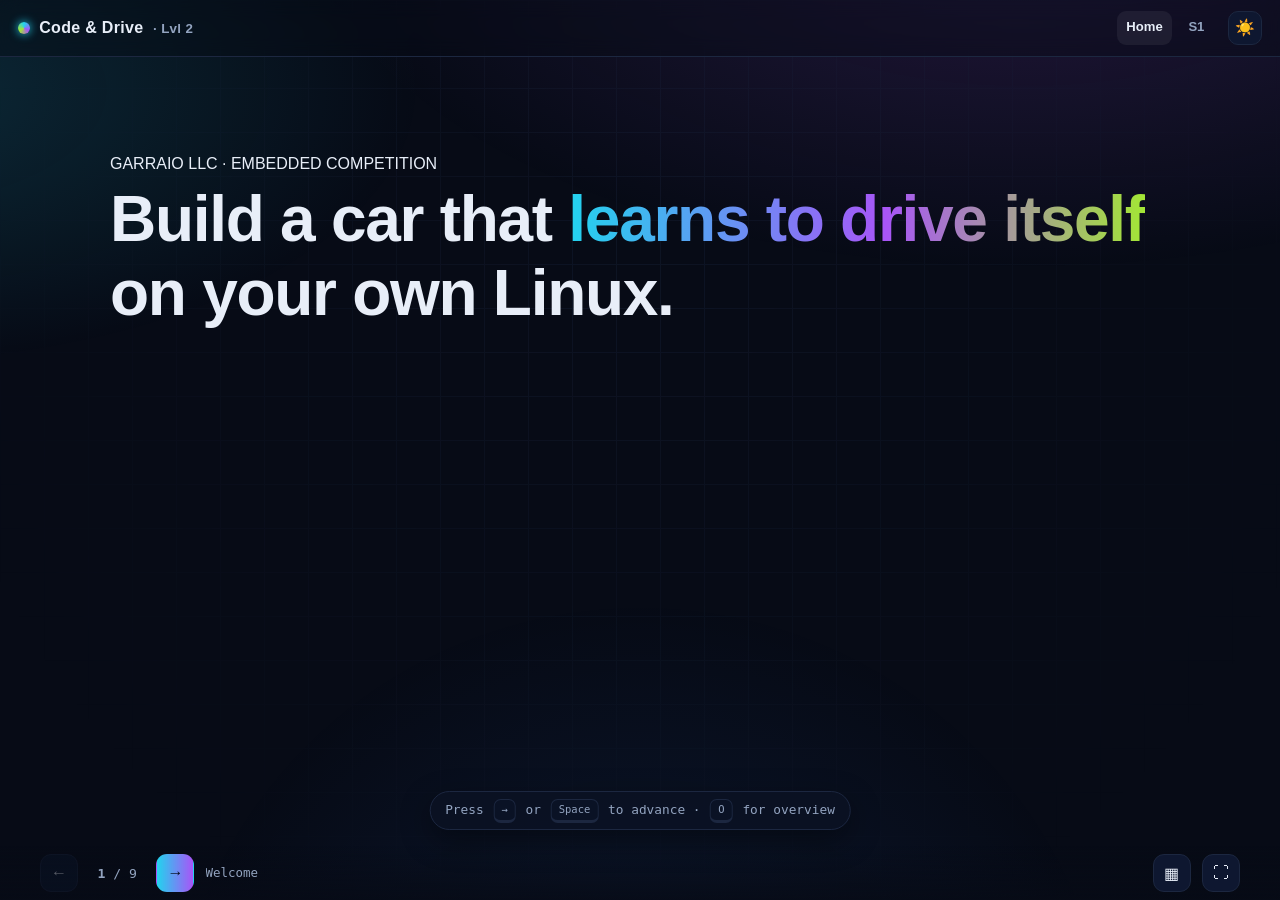
==== index.html @ d2e60c44 "Publish Home + Session 1 (interactive decks)" ====
<!DOCTYPE html>
<html lang="en">
<head>
<meta charset="utf-8">
<meta name="viewport" content="width=device-width,initial-scale=1">
<title>Code &amp; Drive · Level 2 — Interactive Sessions</title>
<link rel="stylesheet" href="assets/style.css">
<link rel="stylesheet" href="assets/deck.css">
</head>
<body>
<header class="topbar">
  <div class="brand"><span class="dot"></span> Code&nbsp;&amp;&nbsp;Drive <small>· Lvl 2</small></div>
  <nav>
    <a href="index.html">Home</a>
    <a href="session1.html">S1</a>
    <!-- PUBLISH: uncomment each tab here (and in every published page) as the session goes live
    <a href="session2.html">S2</a>
    <a href="session3.html">S3</a>
    <a href="session4.html">S4</a>
    <a href="session5.html">S5</a>
    <a href="session6.html">S6</a>
    -->
  </nav>
</header>

<main class="deck">

  <!-- 1 · TITLE -->
  <section class="slide" data-title="Welcome">
    <div class="slide-inner">
      <div class="kicker">GARRAIO&nbsp;LLC&nbsp;·&nbsp;EMBEDDED&nbsp;COMPETITION</div>
      <h1>Build a car that <span class="grad">learns to drive itself</span><br>on your own Linux.</h1>
      <p class="lead frag" style="margin-top:1rem">Two weeks. Six sessions. You compile a custom Embedded Linux
      image with Yocto, wire it to real motors and sensors on a Raspberry&nbsp;Pi / BeagleBone, then teach the
      car to drive itself by <b>behavioral cloning</b> — the same <b>imitation learning</b> idea behind real
      <b>self-driving cars</b>.</p>

      <div class="frag" style="margin:1.6rem 0 .4rem">
        <svg viewBox="0 0 900 150" width="100%" height="140" aria-hidden="true">
          <defs>
            <linearGradient id="road" x1="0" x2="1">
              <stop offset="0" stop-color="#22d3ee"/><stop offset="1" stop-color="#a855f7"/>
            </linearGradient>
          </defs>
          <line x1="20" y1="110" x2="880" y2="110" stroke="url(#road)" stroke-width="3"/>
          <line x1="20" y1="110" x2="880" y2="110" stroke="#a3e635" stroke-width="2"
                stroke-dasharray="14 16" class="dash"/>
          <g class="carmove">
            <g transform="translate(0,0)">
              <rect x="0" y="66" width="94" height="34" rx="10" fill="#101c3a" stroke="#22d3ee"/>
              <rect x="20" y="50" width="46" height="24" rx="7" fill="#0e1730" stroke="#a855f7"/>
              <g class="wheel spin-cw" style="--dur:.6s">
                <circle cx="22" cy="104" r="12" fill="#0a1225" stroke="#a3e635" stroke-width="3"/>
                <line x1="22" y1="94" x2="22" y2="114" stroke="#a3e635" stroke-width="2"/>
                <line x1="12" y1="104" x2="32" y2="104" stroke="#a3e635" stroke-width="2"/>
              </g>
              <g class="wheel spin-cw" style="--dur:.6s">
                <circle cx="72" cy="104" r="12" fill="#0a1225" stroke="#a3e635" stroke-width="3"/>
                <line x1="72" y1="94" x2="72" y2="114" stroke="#a3e635" stroke-width="2"/>
                <line x1="62" y1="104" x2="82" y2="104" stroke="#a3e635" stroke-width="2"/>
              </g>
              <circle cx="88" cy="80" r="4" fill="#fbbf24" class="pulse"/>
            </g>
          </g>
        </svg>
      </div>

      <div class="kpis frag">
        <div class="kpi"><b class="grad">6</b><span>4-hour sessions</span></div>
        <div class="kpi"><b class="grad">2</b><span>boards: Pi &amp; BBB</span></div>
        <div class="kpi"><b class="grad">1</b><span>car you teach to drive</span></div>
        <div class="kpi"><b class="grad">∞</b><span>bragging rights</span></div>
      </div>
    </div>
  </section>

  <!-- 2 · BIG IDEA -->
  <section class="slide" data-title="The big idea">
    <div class="slide-inner">
      <span class="eyebrow">◆ The big idea</span>
      <h2>No hand-coded rules — it learns by watching you drive</h2>
      <p class="lead">You drive the car a few laps from your phone; it records what it <i>senses</i> and what
      you <i>do</i>, then a tiny neural network learns to copy you. Three stages:</p>

      <div class="pipe" style="margin-top:1.8rem">
        <div class="stage frag"><h3>1 · Demonstrate</h3><p class="lead" style="font-size:.95rem">You drive.
          Sensors + your actions are recorded together.</p></div>
        <div class="arrow frag">➜</div>
        <div class="stage frag"><h3>2 · Train</h3><p class="lead" style="font-size:.95rem">A laptop turns the
          log into a tiny <code>.tflite</code> brain.</p></div>
        <div class="arrow frag">➜</div>
        <div class="stage frag"><h3>3 · Self-drive</h3><p class="lead" style="font-size:.95rem">The Pi runs the
          model in real time and steers itself.</p></div>
      </div>
    </div>
  </section>

  <!-- 3 · MEET THE CAR -->
  <section class="slide tight" data-title="Meet the car">
    <div class="slide-inner">
      <span class="eyebrow">◆ Meet the car</span>
      <h2>Here's the machine you're going to build</h2>
      <p class="lead">Every part below is <b>in the kit</b> and gets its own hands-on session.
      Use the button to add parts one by one as I talk through them.</p>

      <div class="assembly" style="margin-top:1rem">
        <svg viewBox="0 0 560 380" width="100%" height="330" aria-hidden="true">
          <text x="280" y="30" text-anchor="middle" fill="#93a4c0" font-family="var(--mono)" font-size="13">▲ front of car</text>

          <!-- chassis -->
          <g class="part p-chassis">
            <rect x="100" y="80" width="360" height="240" rx="18" fill="#101c3a" stroke="#22d3ee" stroke-width="2"/>
          </g>

          <!-- wheels + motor stubs (4) -->
          <g class="part p-wheel1">
            <rect x="97" y="113" width="6" height="14" fill="#a855f7"/>
            <circle cx="75" cy="120" r="22" fill="#0a1225" stroke="#a3e635" stroke-width="4"/>
            <line x1="75" y1="103" x2="75" y2="137" stroke="#a3e635" stroke-width="2"/>
          </g>
          <g class="part p-wheel2">
            <rect x="457" y="113" width="6" height="14" fill="#a855f7"/>
            <circle cx="485" cy="120" r="22" fill="#0a1225" stroke="#a3e635" stroke-width="4"/>
            <line x1="485" y1="103" x2="485" y2="137" stroke="#a3e635" stroke-width="2"/>
          </g>
          <g class="part p-wheel3">
            <rect x="97" y="273" width="6" height="14" fill="#a855f7"/>
            <circle cx="75" cy="280" r="22" fill="#0a1225" stroke="#a3e635" stroke-width="4"/>
            <line x1="75" y1="263" x2="75" y2="297" stroke="#a3e635" stroke-width="2"/>
          </g>
          <g class="part p-wheel4">
            <rect x="457" y="273" width="6" height="14" fill="#a855f7"/>
            <circle cx="485" cy="280" r="22" fill="#0a1225" stroke="#a3e635" stroke-width="4"/>
            <line x1="485" y1="263" x2="485" y2="297" stroke="#a3e635" stroke-width="2"/>
          </g>

          <!-- H-bridge (L298N) -->
          <g class="part p-hb">
            <rect x="115" y="258" width="110" height="48" rx="6" fill="#0e1730" stroke="#fb7185" stroke-width="2"/>
            <text x="170" y="278" text-anchor="middle" fill="#fb7185" font-family="var(--mono)" font-size="11" font-weight="700">L298N</text>
            <text x="170" y="293" text-anchor="middle" fill="#fb7185" font-family="var(--mono)" font-size="10">H-BRIDGE</text>
          </g>

          <!-- buck converter 3.3V -->
          <g class="part p-buck">
            <rect x="245" y="263" width="75" height="38" rx="4" fill="#0e1730" stroke="#22d3ee" stroke-width="2"/>
            <text x="282" y="281" text-anchor="middle" fill="#22d3ee" font-family="var(--mono)" font-size="11" font-weight="700">BUCK</text>
            <text x="282" y="294" text-anchor="middle" fill="#22d3ee" font-family="var(--mono)" font-size="10">3.3 V</text>
          </g>

          <!-- batteries -->
          <g class="part p-bat">
            <rect x="340" y="258" width="110" height="48" rx="6" fill="#0e1730" stroke="#fbbf24" stroke-width="2"/>
            <rect x="345" y="263" width="4" height="38" fill="#fbbf24"/>
            <text x="395" y="288" text-anchor="middle" fill="#fbbf24" font-family="var(--mono)" font-size="12" font-weight="700">BATTERIES</text>
          </g>

          <!-- RPi (main compute) -->
          <g class="part p-rpi">
            <rect x="190" y="145" width="180" height="70" rx="8" fill="#0e1730" stroke="#a3e635" stroke-width="2"/>
            <text x="280" y="173" text-anchor="middle" fill="#a3e635" font-family="var(--mono)" font-size="15" font-weight="800">Raspberry Pi 4</text>
            <text x="280" y="197" text-anchor="middle" fill="#93a4c0" font-family="var(--mono)" font-size="10">main compute · Linux</text>
          </g>

          <!-- MPU-6050 (IMU) — centred on the chassis -->
          <g class="part p-mpu">
            <rect x="258" y="224" width="44" height="30" rx="4" fill="#0e1730" stroke="#a855f7" stroke-width="2"/>
            <text x="280" y="240" text-anchor="middle" fill="#a855f7" font-family="var(--mono)" font-size="10" font-weight="700">MPU</text>
            <text x="280" y="251" text-anchor="middle" fill="#a855f7" font-family="var(--mono)" font-size="9">6050</text>
          </g>

          <!-- ultrasonics: front, left, right -->
          <g class="part p-us1">
            <text x="280" y="94" text-anchor="middle" fill="#22d3ee" font-family="var(--mono)" font-size="9">HC-SR04 · front</text>
            <rect x="240" y="100" width="80" height="32" rx="4" fill="#0e1730" stroke="#22d3ee" stroke-width="2"/>
            <circle cx="260" cy="116" r="8" fill="#0a1225" stroke="#22d3ee" stroke-width="1.5"/>
            <circle cx="300" cy="116" r="8" fill="#0a1225" stroke="#22d3ee" stroke-width="1.5"/>
          </g>
          <g class="part p-us2">
            <rect x="108" y="165" width="32" height="70" rx="4" fill="#0e1730" stroke="#22d3ee" stroke-width="2"/>
            <circle cx="124" cy="182" r="7" fill="#0a1225" stroke="#22d3ee" stroke-width="1.5"/>
            <circle cx="124" cy="218" r="7" fill="#0a1225" stroke="#22d3ee" stroke-width="1.5"/>
            <text x="124" y="252" text-anchor="middle" fill="#22d3ee" font-family="var(--mono)" font-size="9">◀ left</text>
          </g>
          <g class="part p-us3">
            <rect x="420" y="165" width="32" height="70" rx="4" fill="#0e1730" stroke="#22d3ee" stroke-width="2"/>
            <circle cx="436" cy="182" r="7" fill="#0a1225" stroke="#22d3ee" stroke-width="1.5"/>
            <circle cx="436" cy="218" r="7" fill="#0a1225" stroke="#22d3ee" stroke-width="1.5"/>
            <text x="436" y="252" text-anchor="middle" fill="#22d3ee" font-family="var(--mono)" font-size="9">right ▶</text>
          </g>
        </svg>

        <div class="asm-ctrl no-advance">
          <button class="btn" id="asmReset">⟲ Reset</button>
          <button class="btn primary" id="asmNext">▶ Start assembly</button>
          <span class="mini" id="asmProg">0 / 10 installed</span>
        </div>
        <div class="note asm-cap" id="asmCaption" style="display:none">
          <b id="asmTitle"></b> — <span id="asmDesc"></span>
        </div>
      </div>
    </div>
  </section>

  <!-- 4 · ROADMAP -->
  <section class="slide tight" data-title="Roadmap">
    <div class="slide-inner">
      <span class="eyebrow">◆ The roadmap</span>
      <h2>Six sessions, one machine</h2>
      <div class="grid g3" style="margin-top:1.2rem">
        <a class="scard card hoverable frag" href="session1.html">
          <div class="num">SESSION 01</div><div class="big">Boot</div>
          <h3>Foundations &amp; the Build System</h3>
          <p>Bare-metal vs Linux. What an OS image is, and how Yocto bakes one for your board.</p>
          <span class="chip cyan">Yocto</span><span class="chip">kas</span><span class="chip">boot</span>
        </a>
        <a class="scard card hoverable frag" href="session2.html">
          <div class="num">SESSION 02</div><div class="big">Stack</div>
          <h3>Architecture &amp; Dependencies</h3>
          <p>Layers of the image and the journey from your app down to a GPIO pin.</p>
          <span class="chip violet">kernel</span><span class="chip">syscalls</span><span class="chip">layers</span>
        </a>
        <a class="scard card hoverable frag" href="session3.html">
          <div class="num">SESSION 03</div><div class="big">Move</div>
          <h3>Actuation</h3>
          <p>Drive an H-bridge from Linux. PWM, duty cycle and making wheels spin.</p>
          <span class="chip lime">GPIO</span><span class="chip">PWM</span><span class="chip">L298N</span>
        </a>
        <a class="scard card hoverable frag" href="session4.html">
          <div class="num">SESSION 04</div><div class="big">Sense</div>
          <h3>Sensing the World</h3>
          <p>Ultrasonic distance, the IMU, and why timing on a non-real-time OS is tricky.</p>
          <span class="chip cyan">HC-SR04</span><span class="chip">I²C</span><span class="chip">IMU</span>
        </a>
        <a class="scard card hoverable frag" href="session5.html">
          <div class="num">SESSION 05</div><div class="big">Learn</div>
          <h3>Integration, Testing &amp; Logging</h3>
          <p>Record demos, train the model, deploy it, and read the logs when things break.</p>
          <span class="chip violet">TFLite</span><span class="chip">logging</span><span class="chip">systemd</span>
        </a>
        <a class="scard card hoverable frag" href="session6.html">
          <div class="num">SESSION 06</div><div class="big">Race</div>
          <h3>Competition &amp; Evaluation</h3>
          <p>Tune, benchmark, and race. Scored on efficiency and real-time accuracy.</p>
          <span class="chip lime">race day</span><span class="chip">Q&amp;A</span>
        </a>
      </div>
    </div>
  </section>

  <!-- 5 · WHAT YOU GET -->
  <section class="slide" data-title="What's in the kit">
    <div class="slide-inner">
      <span class="eyebrow">◆ What's in the kit</span>
      <h2>What we provide, what you bring</h2>
      <div class="grid g2" style="margin-top:1.2rem">
        <div class="card frag">
          <h3>Provided</h3>
          <p>Car chassis, DC motors + L298N driver, ultrasonic sensors, MPU6050 IMU,
          wiring, and this interactive courseware.</p>
          <span class="chip">chassis</span><span class="chip">motors</span><span class="chip">sensors</span><span class="chip">IMU</span>
        </div>
        <div class="card frag">
          <h3>You bring</h3>
          <p>A Raspberry&nbsp;Pi or BeagleBone Black, a microSD card, a laptop, and curiosity.
          Everything else we build together.</p>
          <span class="chip cyan">Raspberry Pi</span><span class="chip violet">BeagleBone</span><span class="chip">laptop</span>
        </div>
      </div>
    </div>
  </section>

  <!-- 6 · LIVE DEMO -->
  <section class="slide" data-title="Live demo">
    <div class="slide-inner">
      <span class="eyebrow">◆ Live demo · right now</span>
      <h2>Let's see what we just talked about</h2>
      <p class="lead">Before we build anything, I'll run the finished car in front of you — three quick beats:</p>
      <div class="grid g3" style="margin-top:1.4rem">
        <div class="card frag"><div class="num">01 · manual</div><h3>I drive it</h3>
          <p>I steer the car by hand in manual mode so you see it move under human control.</p></div>
        <div class="card frag"><div class="num">02 · data</div><h3>Show the data</h3>
          <p>Then I show you the log it just recorded — sensor readings paired with my steering.</p></div>
        <div class="card frag"><div class="num">03 · autonomous</div><h3>It drives itself</h3>
          <p>Finally I switch to autonomous mode and it replicates the driving on its own.</p></div>
      </div>
      <div class="note tip frag" style="margin-top:1.2rem">We already trained and tested this model beforehand —
      so today it's a <b>demo, not a training run</b>.</div>
    </div>
  </section>

  <!-- 7 · HOW WE WORK -->
  <section class="slide tight" data-title="How we work">
    <div class="slide-inner">
      <span class="eyebrow">◆ How we'll work together</span>
      <h2>This is run like a real engineering team</h2>
      <p class="lead">Not a lecture course — every session follows the same loop.</p>

      <div class="sflow" style="margin-top:1.2rem">
        <div class="step frag"><div class="n">STEP 01 · at home</div><h4>I give you keywords</h4>
          <p>At the end of each session you leave with a short list of keywords to research.</p></div>
        <div class="step frag"><div class="n">STEP 02 · at home</div><h4>You search</h4>
          <p>You look them up — datasheets, docs, articles — and build your own understanding.</p></div>
        <div class="step frag"><div class="n">STEP 03 · at home</div><h4>You prepare</h4>
          <p>You put together what you found and get ready to explain it to the team.</p></div>
        <div class="step you frag"><div class="n">STEP 04 · in the room</div><h4>You present</h4>
          <p>You present; we discuss; I add the industry context — then we build it on the hardware.</p></div>
      </div>

      <div class="field frag" style="margin-top:1.2rem">
        <span class="tag">🏭 From the field</span>
        <h4>This mirrors how embedded teams actually operate</h4>
        <p>In industry nobody hands you a finished answer. You get a problem and some keywords, you research the
        datasheet and the kernel docs, you propose an approach, your peers challenge it in review, and only then
        do you touch the hardware. That's the habit that makes you employable.</p>
      </div>
    </div>
  </section>

  <!-- 8 · HOW YOU WIN -->
  <section class="slide" data-title="How you win">
    <div class="slide-inner">
      <span class="eyebrow">◆ Race day · the rubric</span>
      <h2>You're scored from day one — here's how</h2>
      <p class="lead">The judges reward an <b>efficient, lightweight AI model</b> running on your own Linux and
      <b>real-time navigation accuracy</b>. Four numbers decide the winner:</p>
      <div class="grid g4" style="margin-top:1.4rem">
        <div class="card frag"><div class="grad" style="font-size:2.6rem;font-weight:900;line-height:1">35%</div>
          <h3>🎯 Accuracy</h3><p>Real-time navigation — stays on track and reacts correctly.</p></div>
        <div class="card frag"><div class="grad" style="font-size:2.6rem;font-weight:900;line-height:1">25%</div>
          <h3>⚡ Lap speed</h3><p>How fast you complete a clean lap.</p></div>
        <div class="card frag"><div class="grad" style="font-size:2.6rem;font-weight:900;line-height:1">25%</div>
          <h3>🪶 Efficiency</h3><p>A small, fast model — light on the edge hardware.</p></div>
        <div class="card frag"><div class="grad" style="font-size:2.6rem;font-weight:900;line-height:1">15%</div>
          <h3>🛠️ Robustness</h3><p>No crashes, no stalls — a DNF scores worst of all.</p></div>
      </div>
      <div class="note tip frag" style="margin-top:1.2rem">Keep your eyes on this from Session&nbsp;1. Every
      choice — image size, loop timing, model shape — moves one of these numbers.</div>
    </div>
  </section>

  <!-- 9 · START -->
  <section class="slide" data-title="Start">
    <div class="slide-inner" style="text-align:center">
      <div class="kicker">READY?</div>
      <h1>Let's build it.</h1>
      <p class="lead frag" style="margin:1rem auto 0">Session&nbsp;1 starts with the build system — from bare
      metal all the way to a custom Linux booting on your own board.</p>
      <div class="hero-actions frag" style="justify-content:center;margin-top:1.8rem">
        <a class="btn primary no-advance" href="session1.html">Start Session 1 →</a>
      </div>
    </div>
  </section>

</main>

<footer class="foot">
  <div class="wrap">
    <div class="brand" style="justify-content:center">
      <span class="dot"></span> Code&nbsp;&amp;&nbsp;Drive — Level&nbsp;2
    </div>
    <p>Sponsored by Garraio, LLC · Led by professional embedded software engineers.</p>
  </div>
</footer>

<style>
  .carmove>g{animation:drive 7s cubic-bezier(.4,0,.3,1) infinite}
  @keyframes drive{
    0%{transform:translateX(20px)}
    45%{transform:translateX(760px)}
    50%{transform:translateX(760px)}
    100%{transform:translateX(20px)}
  }
</style>
<script src="assets/app.js"></script>
<script>
/* click-driven "meet the car" assembly */
(function(){
  var svg=document.querySelector(".assembly svg");
  if(!svg) return;
  var nextBtn=document.getElementById("asmNext");
  var resetBtn=document.getElementById("asmReset");
  var prog=document.getElementById("asmProg");
  var cap=document.getElementById("asmCaption");
  var capT=document.getElementById("asmTitle");
  var capD=document.getElementById("asmDesc");
  var order=[
    {cls:["p-chassis"], title:"Chassis",
     desc:"the frame everything else bolts onto."},
    {cls:["p-wheel1","p-wheel2","p-wheel3","p-wheel4"], title:"4 wheels + DC motors",
     desc:"each wheel driven by its own DC motor — spin the two sides at different speeds and the car turns (skid steering)."},
    {cls:["p-bat"], title:"Battery pack",
     desc:"a 7.4 V LiPo powers the whole car — motors directly, electronics via the buck below."},
    {cls:["p-buck"], title:"Buck converter → 3.3 V",
     desc:"steps battery voltage down to a clean 3.3 V rail for the Pi and the sensors."},
    {cls:["p-hb"], title:"L298N H-bridge",
     desc:"the power switch between a GPIO pin and a thirsty motor — direction control + PWM speed."},
    {cls:["p-rpi"], title:"Raspberry Pi 4",
     desc:"main compute; runs the custom Linux you'll build in Session 1 and the AI in Session 5."},
    {cls:["p-mpu"], title:"MPU-6050 IMU",
     desc:"accelerometer + gyroscope over I²C. Mounted at the car centre so it measures motion accurately."},
    {cls:["p-us1"], title:"HC-SR04 · front",
     desc:"ultrasonic distance sensor facing forward — how the car sees what's ahead."},
    {cls:["p-us2"], title:"HC-SR04 · left",
     desc:"same sensor pointing left — for obstacles on the side."},
    {cls:["p-us3"], title:"HC-SR04 · right",
     desc:"and one pointing right — full 3-direction awareness."}
  ];
  var idx=0;
  function paint(){
    order.forEach(function(step,i){
      step.cls.forEach(function(c){
        var el=svg.querySelector("."+c);
        if(el) el.classList.toggle("show", i<idx);
      });
    });
    prog.textContent=idx+" / "+order.length+" installed";
    if(idx===0){
      cap.style.display="none";
      nextBtn.textContent="▶ Start assembly";
      nextBtn.disabled=false;
    } else {
      cap.style.display="";
      capT.textContent=order[idx-1].title;
      capD.textContent=order[idx-1].desc;
      if(idx>=order.length){
        nextBtn.textContent="✓ Assembly complete";
        nextBtn.disabled=true;
      } else {
        nextBtn.textContent="▶ Add next part";
        nextBtn.disabled=false;
      }
    }
  }
  nextBtn.onclick=function(){ if(idx<order.length){ idx++; paint(); } };
  resetBtn.onclick=function(){ idx=0; paint(); };
  paint();
})();
</script>
<script src="assets/deck.js"></script>
</body>
</html>
---- assets/style.css ----
/* =========================================================================
   Code & Drive — Level 2 · Interactive Session Engine
   Shared design system (offline, no external dependencies)
   ========================================================================= */

:root{
  --bg:#070b16;
  --bg2:#0b1224;
  --ink:#e8eef8;
  --muted:#93a4c0;
  --line:#1c2740;
  --card:#0e1730;
  --card2:#101c3a;
  --cyan:#22d3ee;
  --violet:#a855f7;
  --lime:#a3e635;
  --amber:#fbbf24;
  --rose:#fb7185;
  --blue:#3b82f6;
  --glow:0 0 0.6rem;
  --r:18px;
  --mono:"SFMono-Regular",ui-monospace,"JetBrains Mono",Consolas,monospace;
  --sans:-apple-system,BlinkMacSystemFont,"Segoe UI",Roboto,Helvetica,Arial,sans-serif;
}

/* ---- light mode (toggled via html[data-theme="light"]) ------------------ */
:root[data-theme="light"]{
  --bg:#eef2f9;
  --bg2:#e2e8f4;
  --ink:#101c33;
  --muted:#54637d;
  --line:#cfd9ea;
  --card:#ffffff;
  --card2:#eff4fc;
  --cyan:#0891b2;
  --violet:#7c3aed;
  --lime:#4d7c0f;
  --amber:#b45309;
  --rose:#e11d48;
  --blue:#2563eb;
}
:root[data-theme="light"] body::before{
  background:
    radial-gradient(1200px 600px at 80% -10%,rgba(124,58,237,.10),transparent 60%),
    radial-gradient(1000px 500px at -10% 10%,rgba(8,145,178,.10),transparent 55%),
    radial-gradient(800px 800px at 50% 120%,rgba(37,99,235,.08),transparent 60%);
}
:root[data-theme="light"] body::after{opacity:.5}
:root[data-theme="light"] .topbar{background:rgba(255,255,255,.72)}

/* light mode: rescue text that was hardcoded near-white (would vanish on white) */
:root[data-theme="light"] p,
:root[data-theme="light"] .gloss dd,
:root[data-theme="light"] .primer .plead,
:root[data-theme="light"] .primer dd,
:root[data-theme="light"] .switch,
:root[data-theme="light"] .field p,
:root[data-theme="light"] .prep .plead,
:root[data-theme="light"] .prep .qs{color:#28374f}
:root[data-theme="light"] .prep .kw{color:#6d28d9;background:rgba(124,58,237,.12);border-color:rgba(124,58,237,.4)}
:root[data-theme="light"] .prep.next .kw{color:#0e7490;background:rgba(8,145,178,.12);border-color:rgba(8,145,178,.4)}
:root[data-theme="light"] code{color:#0e7490;background:rgba(8,145,178,.1)}
:root[data-theme="light"] .eli5{border-color:rgba(180,83,9,.5);background:rgba(251,191,36,.14)}
:root[data-theme="light"] .eli5 .lbl,
:root[data-theme="light"] .eli5 i{color:#b45309}

/* ---- theme toggle button ------------------------------------------------ */
.theme-toggle{
  margin-left:.5rem;width:34px;height:34px;flex:0 0 auto;
  border-radius:10px;border:1px solid var(--line);background:var(--card);
  color:var(--ink);cursor:pointer;font-size:1rem;line-height:1;
  display:inline-grid;place-items:center;
  transition:transform .15s,border-color .15s,box-shadow .15s;
}
.theme-toggle:hover{transform:translateY(-2px);border-color:var(--cyan);
  box-shadow:0 0 16px rgba(34,211,238,.28)}

*{box-sizing:border-box}
html{scroll-behavior:smooth}
body{
  margin:0;background:var(--bg);color:var(--ink);font-family:var(--sans);
  line-height:1.6;overflow-x:hidden;
}
body::before{
  content:"";position:fixed;inset:0;z-index:-2;
  background:
    radial-gradient(1200px 600px at 80% -10%,rgba(168,85,247,.18),transparent 60%),
    radial-gradient(1000px 500px at -10% 10%,rgba(34,211,238,.16),transparent 55%),
    radial-gradient(800px 800px at 50% 120%,rgba(59,130,246,.12),transparent 60%);
}
body::after{
  content:"";position:fixed;inset:0;z-index:-1;opacity:.35;pointer-events:none;
  background-image:linear-gradient(var(--line) 1px,transparent 1px),
    linear-gradient(90deg,var(--line) 1px,transparent 1px);
  background-size:44px 44px;
  -webkit-mask-image:radial-gradient(circle at 50% 30%,#000,transparent 80%);
          mask-image:radial-gradient(circle at 50% 30%,#000,transparent 80%);
  animation:gridfloat 18s linear infinite;
}
@keyframes gridfloat{to{background-position:44px 44px,44px 44px}}

/* ---- top progress + nav ------------------------------------------------- */
.progress{position:fixed;top:0;left:0;height:3px;width:0;z-index:60;
  background:linear-gradient(90deg,var(--cyan),var(--violet),var(--lime));
  box-shadow:var(--glow) var(--violet)}
.topbar{position:fixed;top:0;left:0;right:0;z-index:50;display:flex;
  align-items:center;justify-content:space-between;padding:.7rem 1.1rem;
  backdrop-filter:blur(10px);background:rgba(7,11,22,.55);
  border-bottom:1px solid var(--line)}
.brand{display:flex;align-items:center;gap:.6rem;font-weight:800;letter-spacing:.02em}
.brand .dot{width:12px;height:12px;border-radius:50%;
  background:conic-gradient(from 0deg,var(--cyan),var(--violet),var(--lime),var(--cyan));
  box-shadow:var(--glow) var(--cyan);animation:spin 6s linear infinite}
.brand small{color:var(--muted);font-weight:600}
.topbar nav{display:flex;gap:.4rem;flex-wrap:wrap}
.topbar nav a{color:var(--muted);text-decoration:none;font-size:.82rem;
  padding:.32rem .6rem;border-radius:9px;font-weight:600}
.topbar nav a:hover,.topbar nav a.active{color:var(--ink);background:rgba(255,255,255,.06)}
@keyframes spin{to{transform:rotate(360deg)}}

/* ---- layout ------------------------------------------------------------- */
.wrap{max-width:1040px;margin:0 auto;padding:0 20px}
section{padding:64px 0;position:relative}
.eyebrow{display:inline-flex;align-items:center;gap:.5rem;font-family:var(--mono);
  font-size:.74rem;letter-spacing:.22em;text-transform:uppercase;color:var(--cyan);
  border:1px solid var(--line);border-radius:999px;padding:.3rem .7rem;
  background:rgba(34,211,238,.06)}
h1,h2,h3{line-height:1.15;margin:.4rem 0}
h1{font-size:clamp(2rem,5vw,3.6rem);font-weight:900;letter-spacing:-.02em}
h2{font-size:clamp(1.5rem,3.2vw,2.3rem);font-weight:800}
h3{font-size:1.15rem;font-weight:700}
p{color:#cdd8ec}
.lead{font-size:1.15rem;color:var(--muted);max-width:60ch}
.grad{background:linear-gradient(90deg,var(--cyan),var(--violet) 55%,var(--lime));
  -webkit-background-clip:text;background-clip:text;color:transparent}

/* ---- hero --------------------------------------------------------------- */
.hero{min-height:92vh;display:flex;flex-direction:column;justify-content:center;
  padding-top:80px}
.hero .kicker{color:var(--muted);font-family:var(--mono);letter-spacing:.2em}
.hero-actions{display:flex;gap:.8rem;flex-wrap:wrap;margin-top:1.6rem}

/* ---- buttons ------------------------------------------------------------ */
.btn{display:inline-flex;align-items:center;gap:.5rem;cursor:pointer;
  border:1px solid var(--line);background:var(--card);color:var(--ink);
  padding:.75rem 1.15rem;border-radius:12px;font-weight:700;text-decoration:none;
  transition:transform .15s,box-shadow .15s,border-color .15s}
.btn:hover{transform:translateY(-2px)}
.btn.primary{border-color:transparent;
  background:linear-gradient(90deg,var(--cyan),var(--violet));color:#06101f;
  box-shadow:0 8px 30px rgba(34,211,238,.25)}
.btn.primary:hover{box-shadow:0 12px 40px rgba(168,85,247,.4)}
.btn.ghost:hover{border-color:var(--cyan);box-shadow:0 0 24px rgba(34,211,238,.2)}

/* ---- cards / grid ------------------------------------------------------- */
.grid{display:grid;gap:18px}
.g2{grid-template-columns:repeat(2,1fr)}
.g3{grid-template-columns:repeat(3,1fr)}
@media(max-width:820px){.g2,.g3{grid-template-columns:1fr}}
.card{background:linear-gradient(180deg,var(--card),var(--bg2));
  border:1px solid var(--line);border-radius:var(--r);padding:22px;position:relative;
  overflow:hidden}
.card.hoverable{transition:transform .2s,border-color .2s}
.card.hoverable:hover{transform:translateY(-4px);border-color:var(--cyan)}
.card .num{font-family:var(--mono);font-size:.8rem;color:var(--violet)}
.chip{display:inline-block;font-family:var(--mono);font-size:.72rem;
  padding:.22rem .55rem;border-radius:999px;border:1px solid var(--line);
  color:var(--muted);margin:.15rem .2rem 0 0}
.chip.cyan{color:var(--cyan);border-color:rgba(34,211,238,.4)}
.chip.violet{color:var(--violet);border-color:rgba(168,85,247,.4)}
.chip.lime{color:var(--lime);border-color:rgba(163,230,53,.4)}

/* session card link */
a.scard{text-decoration:none;color:inherit;display:block}
.scard .big{font-size:2.4rem;font-weight:900;
  background:linear-gradient(90deg,var(--cyan),var(--violet));
  -webkit-background-clip:text;background-clip:text;color:transparent}

/* ---- reveal on scroll --------------------------------------------------- */
.reveal{opacity:0;transform:translateY(28px) scale(.98);
  transition:opacity .7s cubic-bezier(.2,.7,.2,1),transform .7s cubic-bezier(.2,.7,.2,1)}
.reveal.in{opacity:1;transform:none}
.reveal.d1{transition-delay:.08s}.reveal.d2{transition-delay:.16s}
.reveal.d3{transition-delay:.24s}.reveal.d4{transition-delay:.32s}

/* ---- terminal ----------------------------------------------------------- */
.term{background:#05070f;border:1px solid var(--line);border-radius:14px;
  font-family:var(--mono);font-size:.86rem;overflow:hidden;box-shadow:0 20px 60px rgba(0,0,0,.5)}
.term .bar{display:flex;gap:.4rem;padding:.6rem .8rem;border-bottom:1px solid var(--line);
  background:#0a1020}
.term .bar i{width:11px;height:11px;border-radius:50%;display:inline-block}
.term .bar i:nth-child(1){background:#ff5f57}.term .bar i:nth-child(2){background:#febc2e}
.term .bar i:nth-child(3){background:#28c840}
.term .bar span{margin-left:.6rem;color:var(--muted);font-size:.76rem}
.term .body{padding:14px 16px;white-space:pre-wrap;min-height:60px}
.term .body .c{color:var(--cyan)}.term .body .g{color:var(--lime)}
.term .body .m{color:var(--muted)}.term .body .v{color:var(--violet)}
.cursor{display:inline-block;width:9px;height:1.05em;vertical-align:-2px;
  background:var(--cyan);animation:blink 1s steps(1) infinite}
@keyframes blink{50%{opacity:0}}

/* ---- code inline -------------------------------------------------------- */
code{font-family:var(--mono);background:rgba(148,164,192,.12);padding:.1rem .35rem;
  border-radius:6px;font-size:.88em;color:#dbe6ff}
kbd{font-family:var(--mono);background:#0a1225;border:1px solid var(--line);
  border-bottom-width:3px;border-radius:7px;padding:.1rem .45rem;font-size:.82em}

/* ---- objectives / callouts --------------------------------------------- */
.obj{display:flex;gap:.8rem;align-items:flex-start;padding:.7rem 0;border-bottom:1px dashed var(--line)}
.obj .k{flex:0 0 auto;width:34px;height:34px;border-radius:10px;display:grid;place-items:center;
  background:rgba(34,211,238,.1);border:1px solid rgba(34,211,238,.3)}
.note{border-left:3px solid var(--cyan);background:rgba(34,211,238,.06);
  padding:.8rem 1rem;border-radius:0 12px 12px 0;margin:1rem 0}
.note.warn{border-color:var(--amber);background:rgba(251,191,36,.07)}
.note.tip{border-color:var(--lime);background:rgba(163,230,53,.07)}

/* ---- "in plain words" / baby-steps callout ----------------------------- */
.eli5{border:1px dashed rgba(251,191,36,.55);background:rgba(251,191,36,.07);
  border-radius:13px;padding:.75rem 1rem;margin:1rem 0;font-size:.96rem;line-height:1.6}
.eli5 .lbl{display:inline-flex;align-items:center;gap:.35rem;font-family:var(--mono);
  font-size:.72rem;font-weight:800;letter-spacing:.05em;text-transform:uppercase;
  color:var(--amber);margin-right:.45rem;white-space:nowrap}
.eli5 b{color:var(--ink)}
.eli5 i{color:var(--amber);font-style:italic}

/* ---- tabs --------------------------------------------------------------- */
.tabs{display:flex;gap:.4rem;flex-wrap:wrap;margin-bottom:1rem}
.tabs button{background:var(--card);border:1px solid var(--line);color:var(--muted);
  padding:.5rem .9rem;border-radius:10px;cursor:pointer;font-weight:700;font-size:.86rem}
.tabs button.active{color:#06101f;background:linear-gradient(90deg,var(--cyan),var(--violet));
  border-color:transparent}
.tabpane{display:none}.tabpane.active{display:block;animation:fade .4s}
@keyframes fade{from{opacity:0;transform:translateY(8px)}}

/* ---- quiz --------------------------------------------------------------- */
.quiz .q{font-weight:700;margin-bottom:.6rem}
.quiz .opt{display:block;width:100%;text-align:left;margin:.4rem 0;padding:.7rem .9rem;
  border-radius:12px;border:1px solid var(--line);background:var(--card);color:var(--ink);
  cursor:pointer;font-weight:600;transition:border-color .15s,background .15s}
.quiz .opt:hover{border-color:var(--cyan)}
.quiz .opt.correct{border-color:var(--lime);background:rgba(163,230,53,.12)}
.quiz .opt.wrong{border-color:var(--rose);background:rgba(251,113,133,.12)}
.quiz .fb{margin-top:.6rem;font-size:.9rem;color:var(--muted);min-height:1.2em}

/* ---- linux stack (S2) --------------------------------------------------- */
.stack{display:flex;flex-direction:column;gap:8px;position:relative}
.layer{position:relative;border:1px solid var(--line);border-radius:12px;padding:.9rem 1rem;
  cursor:pointer;background:var(--card);transition:transform .15s,border-color .15s,box-shadow .15s;
  display:flex;justify-content:space-between;align-items:center}
.layer:hover{transform:translateX(6px);border-color:var(--cyan)}
.layer.hot{border-color:var(--violet);box-shadow:0 0 24px rgba(168,85,247,.25)}
.layer .t{font-weight:800}.layer .s{color:var(--muted);font-size:.82rem}
.spark{position:absolute;left:12px;width:12px;height:12px;border-radius:50%;
  background:var(--lime);box-shadow:var(--glow) var(--lime);opacity:0}
.sigflow{position:absolute;left:50%;top:0;z-index:6;pointer-events:none;
  font-size:1.5rem;font-weight:900;color:var(--lime);line-height:1;
  text-shadow:0 0 14px var(--lime),0 0 6px var(--lime)}

/* ---- motor / wheels (S3) ------------------------------------------------ */
.wheel{transform-origin:center;transform-box:fill-box}
.spin-cw{animation:spin var(--dur,1s) linear infinite}
.spin-ccw{animation:spin var(--dur,1s) linear infinite reverse}
.slider{width:100%;height:36px;accent-color:var(--cyan)}
.readout{font-family:var(--mono);color:var(--cyan)}

/* ---- pipeline (S5) ------------------------------------------------------ */
.pipe{display:grid;grid-template-columns:1fr auto 1fr auto 1fr;gap:10px;align-items:center}
@media(max-width:820px){.pipe{grid-template-columns:1fr}.pipe .arrow{transform:rotate(90deg)}}
.stage{border:1px solid var(--line);border-radius:14px;padding:1rem;text-align:center;background:var(--card);transition:border-color .2s,box-shadow .2s}
.stage.on{border-color:var(--lime);box-shadow:0 0 30px rgba(163,230,53,.25)}
.arrow{font-size:1.6rem;color:var(--violet);text-align:center;transition:color .2s}
.arrow.fire{color:var(--lime);text-shadow:0 0 16px var(--lime),0 0 6px var(--lime);animation:arrowpush .55s ease}
@keyframes arrowpush{0%{transform:translateX(-10px) scale(.8);opacity:.2}
  45%{opacity:1}100%{transform:translateX(10px) scale(1.15);opacity:.25}}
@media(max-width:820px){.arrow.fire{animation:arrowpushv .55s ease}}
@keyframes arrowpushv{0%{transform:rotate(90deg) translateX(-10px) scale(.8);opacity:.2}
  45%{opacity:1}100%{transform:rotate(90deg) translateX(10px) scale(1.15);opacity:.25}}

/* ---- misc --------------------------------------------------------------- */
.kpis{display:flex;gap:1.4rem;flex-wrap:wrap;margin-top:1.2rem}
.kpi b{display:block;font-size:1.9rem;font-weight:900}
.kpi span{color:var(--muted);font-size:.85rem}
.foot{padding:40px 0 80px;color:var(--muted);text-align:center;border-top:1px solid var(--line)}
.pager{display:flex;justify-content:space-between;gap:1rem;margin-top:2rem}
.float{animation:float 6s ease-in-out infinite}
@keyframes float{50%{transform:translateY(-14px)}}
.pulse{animation:pulse 2.4s ease-in-out infinite}
@keyframes pulse{50%{filter:drop-shadow(0 0 14px var(--cyan))}}
.dash{stroke-dasharray:8 8;animation:dash 1s linear infinite}
@keyframes dash{to{stroke-dashoffset:-16}}

/* ---- agenda timeline ---------------------------------------------------- */
.agenda{position:relative;margin-top:1.2rem;padding-left:26px}
.agenda::before{content:"";position:absolute;left:8px;top:6px;bottom:6px;width:2px;
  background:linear-gradient(var(--cyan),var(--violet),var(--lime))}
.slot{position:relative;padding:.6rem 0 .6rem 8px;border-bottom:1px dashed var(--line);
  display:flex;gap:1rem;align-items:baseline}
.slot:last-child{border:none}
.slot::before{content:"";position:absolute;left:-22px;top:1.1rem;width:12px;height:12px;
  border-radius:50%;background:var(--bg);border:2px solid var(--cyan);box-shadow:var(--glow) var(--cyan)}
.slot .min{flex:0 0 auto;font-family:var(--mono);font-size:.8rem;color:var(--cyan);width:74px}
.slot .what b{display:block}
.slot .what span{color:var(--muted);font-size:.9rem}

/* ---- numbered lab steps ------------------------------------------------- */
.steps{counter-reset:step;list-style:none;padding:0;margin:1rem 0}
.steps>li{counter-increment:step;position:relative;padding:.9rem 0 .9rem 52px;
  border-bottom:1px dashed var(--line)}
.steps>li:last-child{border:none}
.steps>li::before{content:counter(step);position:absolute;left:0;top:.8rem;width:34px;height:34px;
  border-radius:10px;display:grid;place-items:center;font-family:var(--mono);font-weight:800;
  color:var(--cyan);background:rgba(34,211,238,.1);border:1px solid rgba(34,211,238,.3)}
.steps>li b{color:var(--ink)}

/* ---- tables ------------------------------------------------------------- */
table.data{width:100%;border-collapse:collapse;font-size:.92rem;margin-top:1rem;overflow:hidden}
table.data th,table.data td{padding:.6rem .7rem;text-align:left;border-bottom:1px solid var(--line)}
table.data th{color:var(--muted);font-family:var(--mono);font-size:.78rem;letter-spacing:.06em;
  text-transform:uppercase}
table.data tr:hover td{background:rgba(255,255,255,.03)}
table.data code{white-space:nowrap}

/* ---- glossary ----------------------------------------------------------- */
.gloss dt{font-weight:800;color:var(--cyan);font-family:var(--mono);margin-top:.9rem}
.gloss dd{margin:.2rem 0 0;color:#cdd8ec}

/* ---- deep-dive callout -------------------------------------------------- */
.deep{border:1px solid rgba(168,85,247,.4);background:rgba(168,85,247,.07);
  border-radius:14px;padding:1rem 1.2rem;margin:1.1rem 0}
.deep h4{margin:0 0 .4rem;color:var(--violet);font-family:var(--mono);font-size:.82rem;
  letter-spacing:.12em;text-transform:uppercase}
.pitfall{border:1px solid rgba(251,113,133,.4);background:rgba(251,113,133,.07);
  border-radius:14px;padding:1rem 1.2rem;margin:.8rem 0}
.pitfall b{color:var(--rose)}
.win{border:1px solid rgba(163,230,53,.4);background:rgba(163,230,53,.07);
  border-radius:14px;padding:1rem 1.2rem;margin:.8rem 0}
.win b{color:var(--lime)}

/* ---- big code block ----------------------------------------------------- */
pre.code{background:#05070f;border:1px solid var(--line);border-radius:12px;padding:14px 16px;
  overflow:auto;font-family:var(--mono);font-size:.84rem;line-height:1.55;margin:1rem 0}
pre.code .cm{color:var(--muted)}
pre.code .kw{color:var(--violet)}
pre.code .st{color:var(--lime)}
pre.code .fn{color:var(--cyan)}

/* ---- section number badge ---------------------------------------------- */
.g4{grid-template-columns:repeat(4,1fr)}
@media(max-width:820px){.g4{grid-template-columns:1fr 1fr}}
.mini{font-size:.82rem;color:var(--muted)}

/* ---- "words first" primer box ------------------------------------------ */
.primer{border:1px solid rgba(34,211,238,.3);border-radius:16px;padding:1.1rem 1.3rem;margin-top:1rem;
  background:linear-gradient(180deg,rgba(34,211,238,.07),rgba(34,211,238,.01))}
.primer .plead{margin:.1rem 0 .2rem;color:#cdd8ec;font-size:.95rem}
.primer dl{margin:.4rem 0 0;display:grid;gap:.1rem}
.primer dt{font-weight:800;color:var(--cyan);font-family:var(--mono);font-size:.9rem;margin-top:.8rem}
.primer dd{margin:.15rem 0 0;color:#cdd8ec;font-size:.92rem;line-height:1.5}
.primer dd .lit{color:var(--muted);font-style:italic}

/* ---- inline jargon term (hover / tap to define) ------------------------ */
.jt{color:var(--cyan);border-bottom:1px dashed rgba(34,211,238,.6);cursor:help;position:relative;
  outline:none}
.jt>i{position:absolute;left:50%;bottom:150%;transform:translate(-50%,6px);width:250px;max-width:64vw;
  background:#0b1120;border:1px solid var(--line);border-radius:10px;padding:.6rem .75rem;font-style:normal;
  font-size:.82rem;line-height:1.45;color:#e6edfb;box-shadow:0 12px 34px rgba(0,0,0,.55);opacity:0;
  visibility:hidden;transition:.16s;z-index:50;pointer-events:none;white-space:normal;font-weight:400}
.jt>i::after{content:"";position:absolute;top:100%;left:50%;transform:translateX(-50%);
  border:6px solid transparent;border-top-color:var(--line)}
.jt:hover>i,.jt:focus>i,.jt.open>i{opacity:1;visibility:visible;transform:translate(-50%,0)}

/* ---- toggle switch ------------------------------------------------------ */
.switch{display:inline-flex;align-items:center;gap:.6rem;cursor:pointer;font-size:.9rem;color:#cdd8ec;
  user-select:none;margin-top:.7rem}
.switch input{position:absolute;opacity:0;width:0;height:0}
.switch .track{width:46px;height:26px;border-radius:20px;background:#1a2438;border:1px solid var(--line);
  position:relative;transition:.2s;flex:none}
.switch .track::after{content:"";position:absolute;top:2px;left:2px;width:20px;height:20px;border-radius:50%;
  background:var(--muted);transition:.2s}
.switch input:checked+.track{background:rgba(163,230,53,.25);border-color:rgba(163,230,53,.5)}
.switch input:checked+.track::after{transform:translateX(20px);background:var(--lime)}

/* ---- "from the field" industrial mentor callout ------------------------ */
.field{border:1px solid rgba(251,191,36,.38);border-radius:16px;padding:1.1rem 1.3rem 1.2rem;
  margin-top:1.2rem;background:linear-gradient(180deg,rgba(251,191,36,.09),rgba(251,113,133,.04));
  position:relative}
.field .tag{display:inline-flex;align-items:center;gap:.45rem;font-family:var(--mono);font-size:.72rem;
  letter-spacing:.14em;text-transform:uppercase;color:var(--amber);font-weight:800}
.field h4{margin:.5rem 0 .3rem;font-size:1.05rem}
.field p{margin:.35rem 0 0;color:#e2e8f5;font-size:.95rem}
.field .sig{margin-top:.7rem;font-size:.82rem;color:var(--muted);font-style:italic}

/* ---- flipped-classroom flow strip -------------------------------------- */
.sflow{display:grid;grid-template-columns:repeat(4,1fr);gap:.7rem;margin-top:1rem}
@media(max-width:820px){.sflow{grid-template-columns:1fr 1fr}}
.sflow .step{border:1px solid var(--line);border-radius:14px;padding:.9rem;background:var(--card);
  position:relative;transition:transform .15s,border-color .15s}
.sflow .step:hover{transform:translateY(-3px);border-color:var(--cyan)}
.sflow .step .n{font-family:var(--mono);font-size:.72rem;color:var(--muted);letter-spacing:.1em}
.sflow .step h4{margin:.35rem 0 .25rem;font-size:1rem}
.sflow .step p{margin:0;font-size:.85rem;color:var(--muted);line-height:1.45}
.sflow .step.you{border-color:rgba(163,230,53,.5);box-shadow:0 0 22px rgba(163,230,53,.12)}
.sflow .step.you h4{color:var(--lime)}

/* ---- architecture "where are we" map ----------------------------------- */
.archmap{display:flex;flex-direction:column;gap:6px;margin-top:1rem}
.archmap .lyr{display:flex;justify-content:space-between;align-items:center;gap:1rem;
  border:1px solid var(--line);border-radius:12px;padding:.7rem 1rem;background:var(--card);
  opacity:.55;transition:.15s}
.archmap .lyr .t{font-weight:700;font-size:.95rem}
.archmap .lyr .s{color:var(--muted);font-size:.8rem;font-family:var(--mono)}
.archmap .lyr .badge{font-family:var(--mono);font-size:.72rem;color:var(--muted);white-space:nowrap}
.archmap .lyr.here{opacity:1;border-color:var(--cyan);box-shadow:0 0 26px rgba(34,211,238,.2);
  background:linear-gradient(90deg,rgba(34,211,238,.1),rgba(34,211,238,.02))}
.archmap .lyr.here .badge{color:var(--cyan);font-weight:800}
.archmap .lyr.done{border-color:rgba(163,230,53,.35)}
.archmap .lyr.done .badge{color:var(--lime)}

/* ---- research-keywords prep block -------------------------------------- */
.prep{border:1px solid rgba(168,85,247,.4);border-radius:16px;padding:1.1rem 1.3rem;margin-top:1rem;
  background:linear-gradient(180deg,rgba(168,85,247,.08),rgba(168,85,247,.01))}
.prep.next{border-color:rgba(34,211,238,.4);
  background:linear-gradient(180deg,rgba(34,211,238,.08),rgba(34,211,238,.01))}
.prep .plead{margin:.1rem 0 .6rem;color:#e2e8f5;font-size:.95rem}
.prep .kws{display:flex;flex-wrap:wrap;gap:.45rem;margin:.3rem 0 .2rem}
.prep .kw{font-family:var(--mono);font-size:.82rem;padding:.28rem .6rem;border-radius:999px;
  border:1px solid rgba(168,85,247,.5);color:#e9d5ff;background:rgba(168,85,247,.1)}
.prep.next .kw{border-color:rgba(34,211,238,.5);color:#c8f3fb;background:rgba(34,211,238,.1)}
.prep .qs{margin:.7rem 0 0;padding-left:1.1rem;color:#cdd8ec;font-size:.9rem}
.prep .qs li{margin:.25rem 0}

/* ---- 3-ways stack visualisation (S1) ----------------------------------- */
.wstack{display:grid;grid-template-columns:repeat(3,1fr);gap:1rem;margin-top:1rem}
@media(max-width:900px){.wstack{grid-template-columns:1fr}}
.wstack .col{border:1px solid var(--line);border-radius:16px;padding:1rem;background:var(--card);
  display:flex;flex-direction:column}
.wstack .col.baremetal{border-color:rgba(163,230,53,.35)}
.wstack .col.rtos{border-color:rgba(34,211,238,.35)}
.wstack .col.linux{border-color:rgba(168,85,247,.35)}
.wstack .col h3{margin:0 0 .3rem;font-size:1.1rem}
.wstack .col .sub{color:var(--muted);font-size:.85rem;margin:0 0 .8rem}
.wstack .brick{border:1px solid var(--line);border-radius:8px;padding:.5rem .7rem;margin-top:.35rem;
  background:#0b1120;position:relative;transition:transform .15s}
.wstack .brick:hover{transform:translateX(4px)}
.wstack .brick .bt{font-weight:800;font-size:.9rem;color:var(--ink)}
.wstack .brick .bd{color:var(--muted);font-size:.78rem;margin-top:.15rem;font-family:var(--mono)}
.wstack .brick.metal{background:linear-gradient(90deg,rgba(148,164,192,.15),transparent);
  border-color:rgba(148,164,192,.35)}
.wstack .brick.you{background:linear-gradient(90deg,rgba(163,230,53,.15),transparent);
  border-color:rgba(163,230,53,.5)}
.wstack .brick.you .bt{color:var(--lime)}
.wstack .brick.plus{background:linear-gradient(90deg,rgba(34,211,238,.12),transparent);
  border-color:rgba(34,211,238,.4);border-style:dashed}
.wstack .brick.plus .bt{color:var(--cyan)}
.wstack .brick.big{background:linear-gradient(90deg,rgba(168,85,247,.12),transparent);
  border-color:rgba(168,85,247,.4);border-style:dashed}
.wstack .brick.big .bt{color:var(--violet)}
.wstack .brick.hal{background:linear-gradient(90deg,rgba(251,191,36,.14),transparent);
  border-color:rgba(251,191,36,.45);border-style:dashed}
.wstack .brick.hal .bt{color:var(--amber)}
.wstack .brick.mcal{background:linear-gradient(90deg,rgba(251,113,133,.14),transparent);
  border-color:rgba(251,113,133,.45);border-style:dashed}
.wstack .brick.mcal .bt{color:var(--rose)}
.wstack .col .verdict{margin-top:auto;padding-top:.7rem;font-size:.85rem;color:var(--muted);
  border-top:1px dashed var(--line);margin-top:.8rem;padding-top:.7rem}
.wstack .col .verdict b{color:var(--ink)}

/* ---- home: assemble-the-car render ------------------------------------- */
.assembly{border:1px solid var(--line);border-radius:16px;padding:1rem 1rem .6rem;
  background:linear-gradient(180deg,rgba(34,211,238,.05),transparent)}
.assembly svg .part{opacity:0}
.assembly svg .part.show{opacity:1;transform-box:fill-box;transform-origin:center;
  animation:asmIn .5s cubic-bezier(.34,1.56,.64,1) both}
.assembly .asm-ctrl{display:flex;gap:.6rem;justify-content:center;align-items:center;
  flex-wrap:wrap;margin-top:.6rem}
.assembly .asm-ctrl .mini{min-width:120px;text-align:right;font-family:var(--mono)}
.assembly .asm-cap{margin-top:.9rem}
.assembly .asm-cap b{color:var(--cyan)}
@keyframes asmIn{
  0%{opacity:0;transform:translateY(-14px) scale(.88)}
  60%{transform:translateY(2px) scale(1.04)}
  100%{opacity:1;transform:translateY(0) scale(1)}
}

@media(prefers-reduced-motion:reduce){
  *{animation:none!important;transition:none!important}
  .reveal{opacity:1;transform:none}
  .assembly svg .part{opacity:1}
}
---- assets/deck.css ----
/* =========================================================================
   Code & Drive — Level 2 · DECK / PRESENTATION MODE
   Full-screen slides, keyboard/click builds. Layered on top of style.css.
   A page becomes a deck simply by wrapping slides in <main class="deck">.
   ========================================================================= */

:root{ --deck-ease:cubic-bezier(.2,.7,.2,1); }

/* the deck owns the viewport — no page scroll */
body.deck-mode{overflow:hidden;height:100vh;height:100dvh}
body.deck-mode .topbar{background:rgba(7,11,22,.4)}
body.deck-mode .foot{display:none}

/* ---- slide surface ------------------------------------------------------ */
.deck{position:fixed;inset:0;z-index:10;max-width:none;width:auto;margin:0;padding:0}
.deck > :not(.slide){display:none}
.deck .slide{
  position:absolute;inset:0;
  display:flex;flex-direction:column;justify-content:safe center;
  padding:76px clamp(20px,6vw,92px) 74px;
  opacity:0;visibility:hidden;pointer-events:none;
  transform:translateY(26px) scale(.985);
  transition:opacity .5s var(--deck-ease),transform .5s var(--deck-ease),visibility 0s linear .5s;
  overflow:auto;scrollbar-width:thin;
}
.deck .slide.active{
  opacity:1;visibility:visible;pointer-events:auto;transform:none;
  transition:opacity .55s var(--deck-ease),transform .55s var(--deck-ease),visibility 0s;
}
.deck .slide.past{transform:translateY(-26px) scale(.985)}
.deck .slide-inner{max-width:1060px;margin:auto;width:100%}
.deck .slide.left .slide-inner{margin:auto auto auto 0}
.deck .slide.tight{justify-content:flex-start;padding-top:96px}

/* per-slide top eyebrow badge */
.deck .slide .snum{position:absolute;top:84px;right:clamp(20px,6vw,92px);
  font-family:var(--mono);font-size:.74rem;color:var(--muted);letter-spacing:.14em}

/* ---- fragments: build in on advance ------------------------------------ */
.deck .frag{opacity:0;transform:translateY(18px) scale(.99);
  transition:opacity .45s var(--deck-ease),transform .45s var(--deck-ease);
  will-change:opacity,transform}
.deck .frag.in{opacity:1;transform:none}
.deck .frag.dim{opacity:.32;filter:saturate(.5)}
/* a group container (stack, grid, primer, column…) stays invisible until its
   own first fragment builds in — so later sections and their boxes never
   appear before the presenter reaches them. Space is still reserved, so the
   layout never jumps. */
.deck .af-group{transition:opacity .4s var(--deck-ease)}
.deck .slide.active .af-group:has(.frag):not(:has(.frag.in)){opacity:0}

/* scroll-reveal is meaningless in a deck — always show */
.deck .reveal{opacity:1!important;transform:none!important}

/* first-visit hint */
.deck-hint{position:fixed;left:50%;bottom:70px;transform:translateX(-50%);z-index:45;
  font-family:var(--mono);font-size:.8rem;color:var(--muted);
  background:rgba(11,18,36,.85);border:1px solid var(--line);border-radius:999px;
  padding:.4rem .9rem;display:flex;gap:.6rem;align-items:center;
  box-shadow:0 10px 30px rgba(0,0,0,.4);animation:hintpulse 2.6s ease-in-out infinite}
.deck-hint.gone{opacity:0;transform:translate(-50%,10px);pointer-events:none;transition:.5s}
@keyframes hintpulse{50%{border-color:rgba(34,211,238,.5)}}

/* ---- bottom control bar ------------------------------------------------- */
.deck-ui{position:fixed;left:0;right:0;bottom:0;z-index:40;
  display:flex;align-items:center;gap:.7rem;padding:.5rem clamp(14px,4vw,40px);
  background:linear-gradient(0deg,rgba(7,11,22,.82),transparent)}
.deck-ui .spacer{flex:1}
.deck-ui .db{width:38px;height:38px;border-radius:11px;display:grid;place-items:center;
  border:1px solid var(--line);background:var(--card);color:var(--ink);cursor:pointer;
  font-size:1rem;transition:transform .15s,border-color .15s,box-shadow .15s}
.deck-ui .db:hover{transform:translateY(-2px);border-color:var(--cyan);
  box-shadow:0 0 18px rgba(34,211,238,.25)}
.deck-ui .db:disabled{opacity:.35;cursor:default;transform:none;box-shadow:none;border-color:var(--line)}
.deck-ui .db.next{border-color:transparent;color:#06101f;
  background:linear-gradient(90deg,var(--cyan),var(--violet));font-weight:800}
.deck-count{font-family:var(--mono);font-size:.82rem;color:var(--muted);min-width:56px;text-align:center}
.deck-title{font-family:var(--mono);font-size:.78rem;color:var(--muted);
  white-space:nowrap;overflow:hidden;text-overflow:ellipsis;max-width:36vw}

/* thin progress line at very top */
.deck-bar{position:fixed;top:0;left:0;height:3px;width:0;z-index:60;
  background:linear-gradient(90deg,var(--cyan),var(--violet),var(--lime));
  box-shadow:var(--glow) var(--violet);transition:width .4s var(--deck-ease)}

/* ---- overview / jump menu ---------------------------------------------- */
.deck-ov{position:fixed;inset:0;z-index:70;background:rgba(4,7,14,.86);
  backdrop-filter:blur(6px);display:none;padding:70px clamp(20px,6vw,80px);overflow:auto}
.deck-ov.open{display:block}
.deck-ov h3{font-family:var(--mono);font-size:.8rem;letter-spacing:.2em;text-transform:uppercase;
  color:var(--cyan);margin:0 0 1rem}
.deck-ov .ovgrid{display:grid;grid-template-columns:repeat(auto-fill,minmax(220px,1fr));gap:12px}
.deck-ov .ovcard{text-align:left;border:1px solid var(--line);border-radius:14px;padding:14px 16px;
  background:var(--card);color:var(--ink);cursor:pointer;transition:transform .15s,border-color .15s;
  display:flex;flex-direction:column;gap:.3rem;min-height:88px}
.deck-ov .ovcard:hover{transform:translateY(-3px);border-color:var(--cyan)}
.deck-ov .ovcard.cur{border-color:var(--violet);box-shadow:0 0 24px rgba(168,85,247,.25)}
.deck-ov .ovcard .oi{font-family:var(--mono);font-size:.74rem;color:var(--violet)}
.deck-ov .ovcard .ot{font-weight:800;font-size:.98rem;line-height:1.25}
.deck-ov .ovclose{position:fixed;top:20px;right:24px;font-family:var(--mono);color:var(--muted);
  background:none;border:0;cursor:pointer;font-size:.85rem}

/* ---- helpers for deck slide layouts ------------------------------------ */
.deck .kicker,.deck .eyebrow{margin-bottom:.4rem}
.deck .slide h1{font-size:clamp(2.1rem,6vw,4rem)}
.deck .slide h2{font-size:clamp(1.7rem,4.4vw,3rem)}
.deck .slide .lead{font-size:clamp(1rem,2.2vw,1.35rem);max-width:64ch}
.deck section{padding:0}

/* big idea circle flow inside deck */
.ideaflow .nodes{display:flex;align-items:flex-start;justify-content:center;flex-wrap:wrap;margin-top:1.4rem}
.ideaflow .node{background:none;border:0;font:inherit;padding:0;color:var(--muted);
  display:flex;flex-direction:column;align-items:center;gap:.5rem}
.ideaflow .node .ring{width:72px;height:72px;border-radius:50%;display:grid;place-items:center;
  font-weight:900;font-size:1.4rem;border:2px solid var(--line);color:var(--muted);transition:.35s}
.ideaflow .node em{font-style:normal;font-family:var(--mono);font-size:.82rem;letter-spacing:.03em}
.ideaflow .node.on{color:#e6edf7}
.ideaflow .node.on .ring{border-color:transparent;color:#04121f;
  background:linear-gradient(135deg,var(--cyan),var(--violet));box-shadow:0 0 26px rgba(34,211,238,.4)}
.ideaflow .link{width:clamp(26px,7vw,110px);height:2px;background:#2a3a5c;margin:35px .4rem 0;
  transition:background .35s}
.ideaflow .link.on{background:linear-gradient(90deg,var(--cyan),var(--violet))}
.ideacap{margin-top:1.6rem;border:1px solid var(--line);border-radius:14px;padding:1rem 1.2rem;
  background:var(--card);min-height:70px;font-size:1.05rem;color:#dbe6ff}
.ideacap b{color:var(--cyan)}

@media(max-width:820px){
  .deck .slide{padding:70px 20px 78px}
  .deck-title{display:none}
  .deck-ov .ovgrid{grid-template-columns:1fr 1fr}
}
@media(prefers-reduced-motion:reduce){
  .deck .slide{transition:opacity .2s}
  .deck .frag{transition:opacity .2s}
  .deck .slide.active{transition:opacity .2s}
}

/* ---- light mode overrides for deck chrome ------------------------------- */
:root[data-theme="light"] body.deck-mode .topbar{background:rgba(255,255,255,.6)}
:root[data-theme="light"] .deck-ui{background:linear-gradient(0deg,rgba(255,255,255,.88),transparent)}
:root[data-theme="light"] .deck-hint{background:rgba(255,255,255,.9);box-shadow:0 10px 30px rgba(30,50,90,.18)}
:root[data-theme="light"] .deck-ov{background:rgba(238,242,249,.9)}
:root[data-theme="light"] .ideacap{color:#28374f}
:root[data-theme="light"] .ideaflow .node.on{color:#28374f}
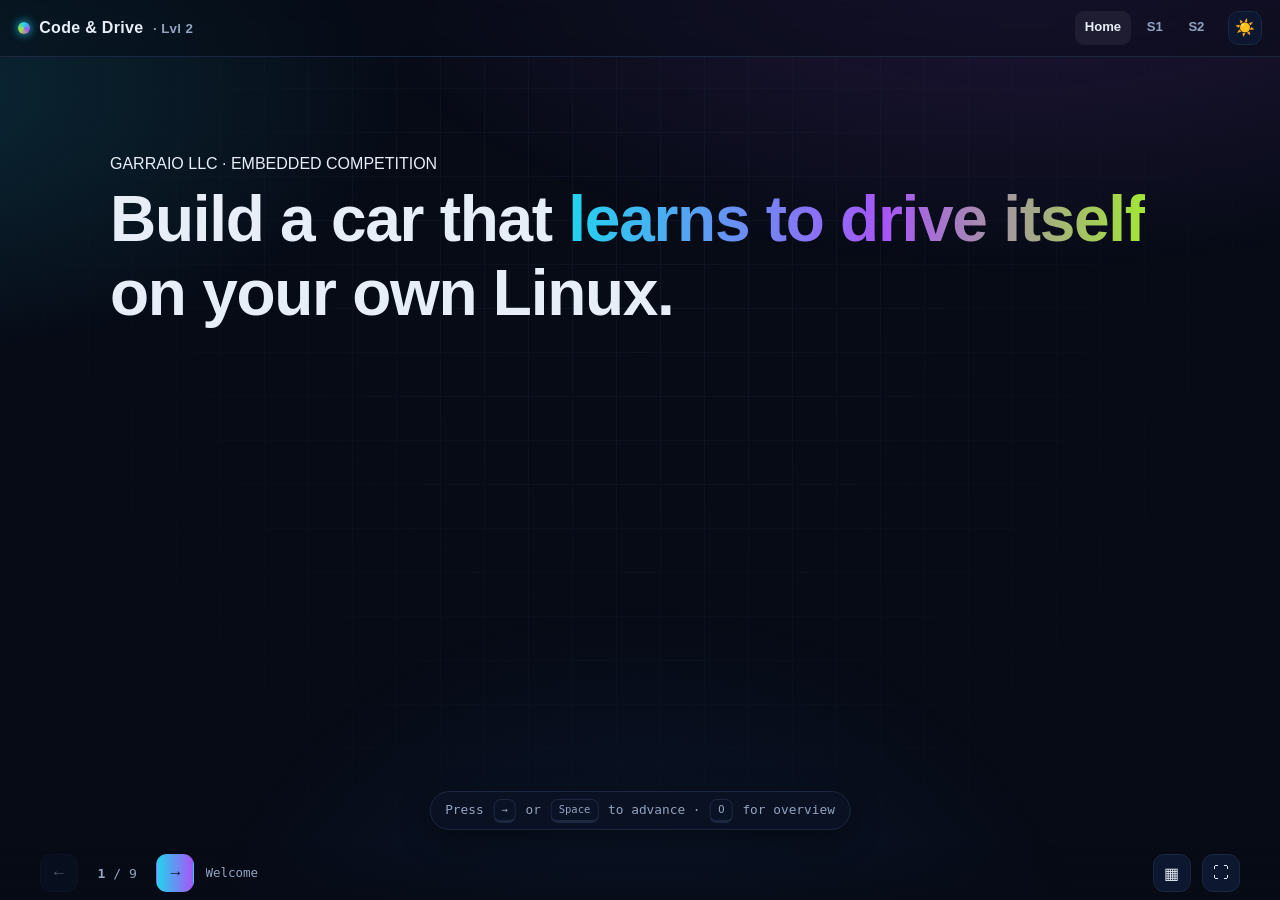
==== commit ddfef513: "Publish Session 2" ====
--- a/index.html
+++ b/index.html
@@ -13,8 +13,8 @@
   <nav>
     <a href="index.html">Home</a>
     <a href="session1.html">S1</a>
+    <a href="session2.html">S2</a>
     <!-- PUBLISH: uncomment each tab here (and in every published page) as the session goes live
-    <a href="session2.html">S2</a>
     <a href="session3.html">S3</a>
     <a href="session4.html">S4</a>
     <a href="session5.html">S5</a>
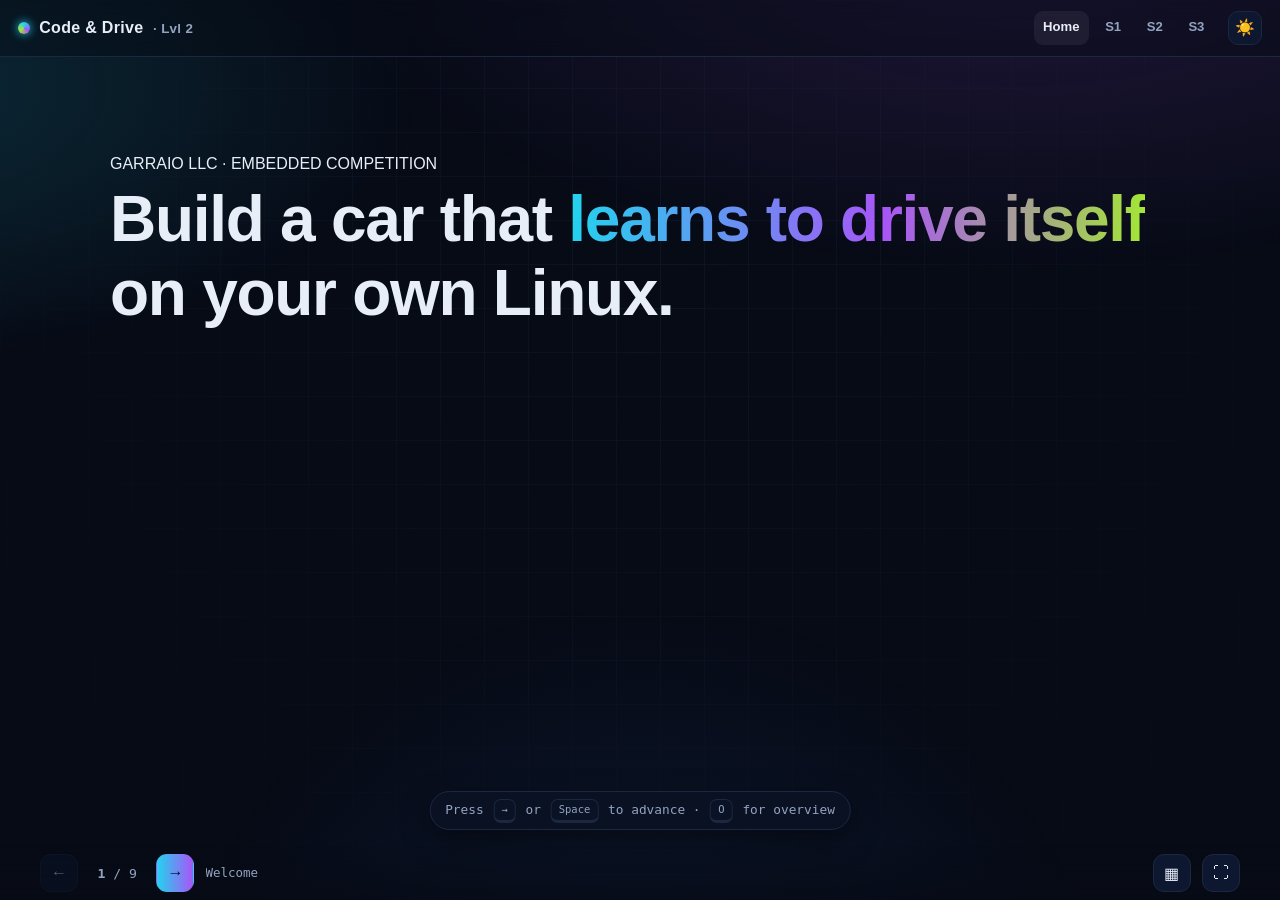
==== commit 9616d788: "Publish session 3 actuation page" ====
--- a/index.html
+++ b/index.html
@@ -14,12 +14,7 @@
     <a href="index.html">Home</a>
     <a href="session1.html">S1</a>
     <a href="session2.html">S2</a>
-    <!-- PUBLISH: uncomment each tab here (and in every published page) as the session goes live
     <a href="session3.html">S3</a>
-    <a href="session4.html">S4</a>
-    <a href="session5.html">S5</a>
-    <a href="session6.html">S6</a>
-    -->
   </nav>
 </header>
 
